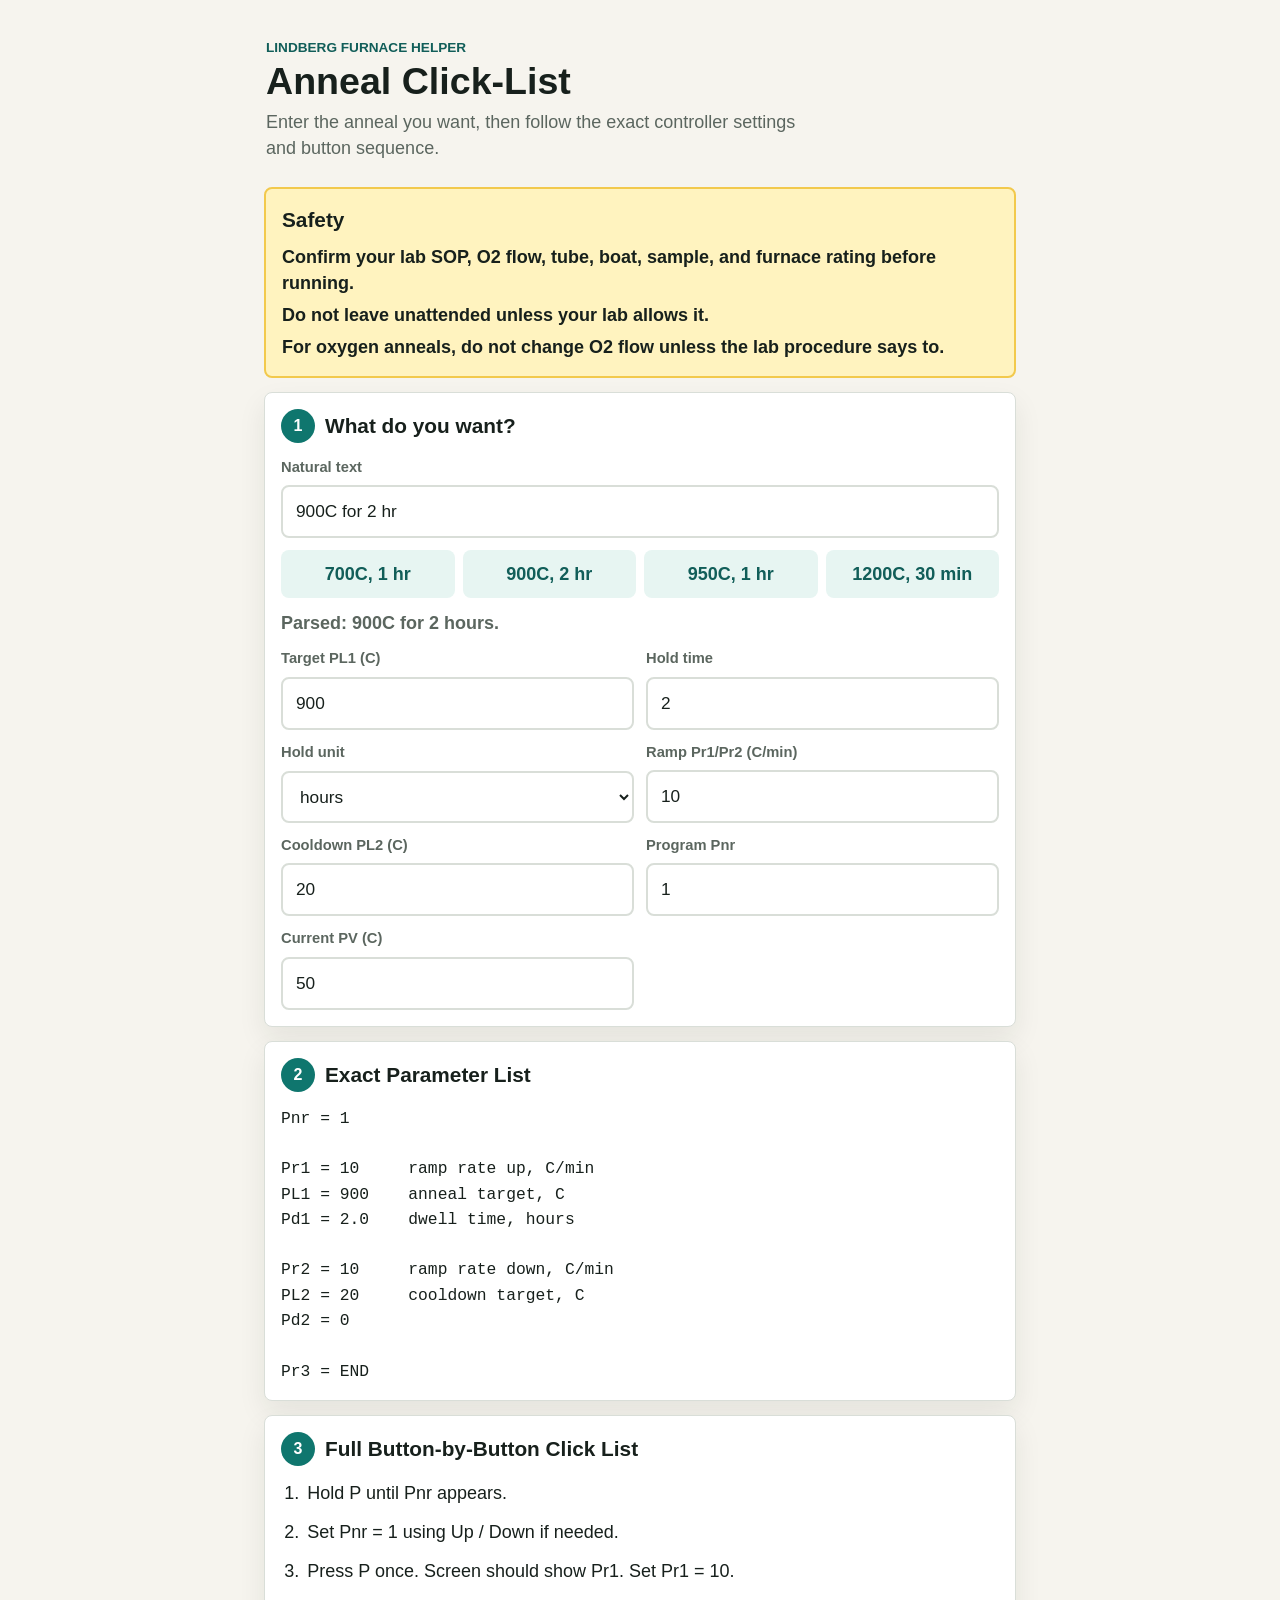
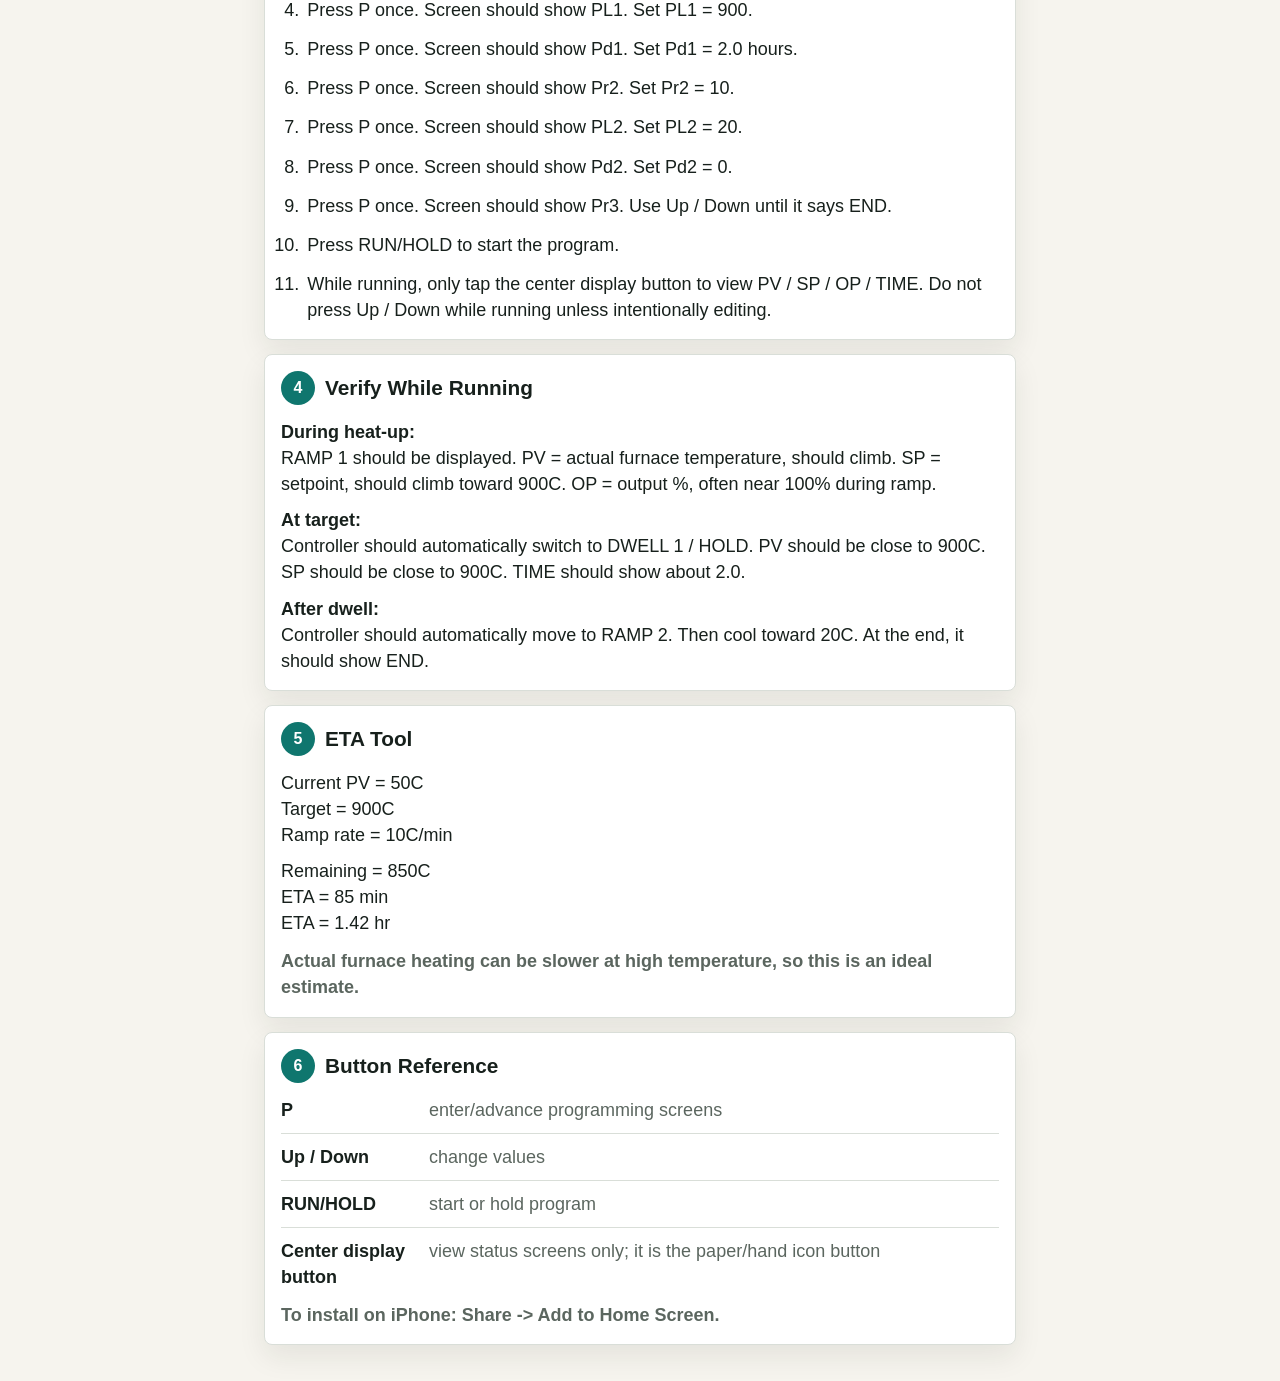
==== anneal-click-list-email.html @ ae01cc71 "Add anneal click-list app" ====
<!doctype html>
<html lang="en">
  <head>
    <meta charset="utf-8">
    <meta name="viewport" content="width=device-width, initial-scale=1, viewport-fit=cover">
    <meta name="theme-color" content="#f7c948">
    <meta name="apple-mobile-web-app-capable" content="yes">
    <meta name="apple-mobile-web-app-title" content="Anneal List">
    <meta name="apple-mobile-web-app-status-bar-style" content="default">
    <title>Anneal Click-List</title>
    <style>
:root {
  color-scheme: light;
  --bg: #f6f4ee;
  --surface: #ffffff;
  --ink: #17201c;
  --muted: #5b665f;
  --border: #d9ded8;
  --accent: #0f766e;
  --accent-dark: #115e59;
  --yellow: #fff3bf;
  --yellow-border: #f2c94c;
  --warn: #8a3b12;
  --warn-bg: #fff1e8;
  --shadow: 0 12px 28px rgba(23, 32, 28, 0.08);
}

* {
  box-sizing: border-box;
}

html {
  -webkit-text-size-adjust: 100%;
}

body {
  margin: 0;
  background: var(--bg);
  color: var(--ink);
  font-family: -apple-system, BlinkMacSystemFont, "Segoe UI", Roboto, Arial, sans-serif;
  font-size: 18px;
  line-height: 1.45;
}

button,
input,
select {
  font: inherit;
}

button {
  min-height: 48px;
  border: 0;
  cursor: pointer;
}

.app-shell {
  width: min(100%, 780px);
  margin: 0 auto;
  padding: 18px 14px calc(36px + env(safe-area-inset-bottom));
}

.page-header {
  padding: 10px 2px 12px;
}

.eyebrow {
  margin: 0 0 4px;
  color: var(--accent-dark);
  font-size: 0.85rem;
  font-weight: 800;
  text-transform: uppercase;
}

h1,
h2,
p {
  margin-top: 0;
}

h1 {
  margin-bottom: 8px;
  font-size: 2.35rem;
  line-height: 1.05;
  letter-spacing: 0;
}

h2 {
  margin-bottom: 0;
  font-size: 1.3rem;
  letter-spacing: 0;
}

.subtitle {
  max-width: 34rem;
  margin-bottom: 0;
  color: var(--muted);
}

.safety-box,
.section-card,
.warning-list {
  margin-top: 14px;
  border-radius: 8px;
}

.safety-box {
  padding: 16px;
  border: 2px solid var(--yellow-border);
  background: var(--yellow);
}

.safety-box h2 {
  margin-bottom: 8px;
}

.safety-box p {
  margin-bottom: 6px;
  font-weight: 650;
}

.safety-box p:last-child {
  margin-bottom: 0;
}

.section-card {
  padding: 16px;
  border: 1px solid var(--border);
  background: var(--surface);
  box-shadow: var(--shadow);
}

.section-heading {
  display: flex;
  align-items: center;
  gap: 10px;
  margin-bottom: 14px;
}

.section-number {
  display: inline-grid;
  flex: 0 0 34px;
  width: 34px;
  height: 34px;
  place-items: center;
  border-radius: 50%;
  background: var(--accent);
  color: #ffffff;
  font-size: 1rem;
  font-weight: 800;
}

.field {
  display: grid;
  gap: 7px;
}

.field span {
  color: var(--muted);
  font-size: 0.92rem;
  font-weight: 750;
}

.field input,
.field select {
  width: 100%;
  min-height: 52px;
  padding: 12px 13px;
  border: 2px solid var(--border);
  border-radius: 8px;
  background: #ffffff;
  color: var(--ink);
  font-size: 1.08rem;
}

.field input:focus,
.field select:focus {
  border-color: var(--accent);
  outline: 3px solid rgba(15, 118, 110, 0.18);
}

.field-wide {
  margin-bottom: 12px;
}

.preset-grid {
  display: grid;
  grid-template-columns: repeat(2, minmax(0, 1fr));
  gap: 8px;
  margin-bottom: 12px;
}

.preset {
  padding: 10px 8px;
  border-radius: 8px;
  background: #e7f5f2;
  color: var(--accent-dark);
  font-weight: 800;
}

.preset:active {
  transform: translateY(1px);
}

.status-note {
  min-height: 26px;
  margin-bottom: 12px;
  color: var(--muted);
  font-weight: 700;
}

.status-note.error {
  color: var(--warn);
}

.manual-grid {
  display: grid;
  grid-template-columns: 1fr;
  gap: 12px;
}

.warning-list {
  display: none;
  padding: 14px 16px;
  border: 2px solid #f4a261;
  background: var(--warn-bg);
  color: var(--warn);
  font-weight: 800;
}

.warning-list.visible {
  display: grid;
  gap: 8px;
}

.parameter-output {
  margin: 0;
  overflow-x: auto;
  white-space: pre;
  font-family: ui-monospace, SFMono-Regular, Menlo, Consolas, monospace;
  font-size: 1.02rem;
  line-height: 1.55;
}

.conversion-note,
.plain-note,
.home-note {
  margin-top: 12px;
  margin-bottom: 0;
  color: var(--muted);
  font-weight: 650;
}

.conversion-note {
  display: none;
  padding: 12px;
  border-left: 5px solid var(--accent);
  background: #edf7f5;
  color: var(--ink);
}

.conversion-note.visible {
  display: block;
}

.click-list {
  margin: 0;
  padding-left: 1.45rem;
}

.click-list li {
  margin-bottom: 13px;
  padding-left: 3px;
}

.click-list li:last-child {
  margin-bottom: 0;
}

.verify-copy p,
.eta-output p {
  margin-bottom: 10px;
}

.verify-copy p:last-child,
.eta-output p:last-child {
  margin-bottom: 0;
}

.button-reference {
  display: grid;
  gap: 10px;
  margin: 0;
}

.button-reference div {
  display: grid;
  grid-template-columns: 138px 1fr;
  gap: 10px;
  align-items: start;
  padding-bottom: 10px;
  border-bottom: 1px solid var(--border);
}

.button-reference div:last-child {
  padding-bottom: 0;
  border-bottom: 0;
}

.button-reference dt {
  font-weight: 850;
}

.button-reference dd {
  margin: 0;
  color: var(--muted);
}

@media (min-width: 680px) {
  .app-shell {
    padding-top: 28px;
  }

  .manual-grid {
    grid-template-columns: repeat(2, minmax(0, 1fr));
  }

  .preset-grid {
    grid-template-columns: repeat(4, minmax(0, 1fr));
  }
}

@media (max-width: 390px) {
  body {
    font-size: 17px;
  }

  h1 {
    font-size: 2rem;
  }

  .section-card,
  .safety-box {
    padding: 14px;
  }

  .button-reference div {
    grid-template-columns: 1fr;
    gap: 2px;
  }
}

    </style>
  </head>
  <body>
    <main class="app-shell">
      <header class="page-header">
        <p class="eyebrow">Lindberg furnace helper</p>
        <h1>Anneal Click-List</h1>
        <p class="subtitle">Enter the anneal you want, then follow the exact controller settings and button sequence.</p>
      </header>

      <section class="safety-box" aria-label="Safety warning">
        <h2>Safety</h2>
        <p>Confirm your lab SOP, O2 flow, tube, boat, sample, and furnace rating before running.</p>
        <p>Do not leave unattended unless your lab allows it.</p>
        <p>For oxygen anneals, do not change O2 flow unless the lab procedure says to.</p>
      </section>

      <section class="section-card" aria-labelledby="want-heading">
        <div class="section-heading">
          <span class="section-number">1</span>
          <h2 id="want-heading">What do you want?</h2>
        </div>

        <label class="field field-wide" for="naturalInput">
          <span>Natural text</span>
          <input id="naturalInput" type="text" inputmode="text" autocomplete="off" placeholder="900C for 2 hr">
        </label>

        <div class="preset-grid" aria-label="Quick presets">
          <button type="button" class="preset" data-preset-temp="700" data-preset-time="1" data-preset-unit="hours">700C, 1 hr</button>
          <button type="button" class="preset" data-preset-temp="900" data-preset-time="2" data-preset-unit="hours">900C, 2 hr</button>
          <button type="button" class="preset" data-preset-temp="950" data-preset-time="1" data-preset-unit="hours">950C, 1 hr</button>
          <button type="button" class="preset" data-preset-temp="1200" data-preset-time="30" data-preset-unit="minutes">1200C, 30 min</button>
        </div>

        <div id="parseStatus" class="status-note" role="status" aria-live="polite"></div>

        <div class="manual-grid">
          <label class="field" for="targetTemp">
            <span>Target PL1 (C)</span>
            <input id="targetTemp" type="number" inputmode="decimal" min="0" step="1">
          </label>

          <label class="field" for="holdTime">
            <span>Hold time</span>
            <input id="holdTime" type="number" inputmode="decimal" min="0" step="0.1">
          </label>

          <label class="field" for="holdUnit">
            <span>Hold unit</span>
            <select id="holdUnit">
              <option value="hours">hours</option>
              <option value="minutes">minutes</option>
            </select>
          </label>

          <label class="field" for="rampRate">
            <span>Ramp Pr1/Pr2 (C/min)</span>
            <input id="rampRate" type="number" inputmode="decimal" min="0" step="0.1">
          </label>

          <label class="field" for="cooldownTarget">
            <span>Cooldown PL2 (C)</span>
            <input id="cooldownTarget" type="number" inputmode="decimal" step="1">
          </label>

          <label class="field" for="programNumber">
            <span>Program Pnr</span>
            <input id="programNumber" type="number" inputmode="numeric" min="1" step="1">
          </label>

          <label class="field" for="currentPv">
            <span>Current PV (C)</span>
            <input id="currentPv" type="number" inputmode="decimal" step="1">
          </label>
        </div>
      </section>

      <section id="warnings" class="warning-list" aria-live="polite"></section>

      <section class="section-card" aria-labelledby="params-heading">
        <div class="section-heading">
          <span class="section-number">2</span>
          <h2 id="params-heading">Exact Parameter List</h2>
        </div>
        <pre id="parameterList" class="parameter-output"></pre>
        <div id="conversionNote" class="conversion-note"></div>
      </section>

      <section class="section-card" aria-labelledby="click-heading">
        <div class="section-heading">
          <span class="section-number">3</span>
          <h2 id="click-heading">Full Button-by-Button Click List</h2>
        </div>
        <ol id="clickList" class="click-list"></ol>
      </section>

      <section class="section-card" aria-labelledby="verify-heading">
        <div class="section-heading">
          <span class="section-number">4</span>
          <h2 id="verify-heading">Verify While Running</h2>
        </div>
        <div id="verifyList" class="verify-copy"></div>
      </section>

      <section class="section-card" aria-labelledby="eta-heading">
        <div class="section-heading">
          <span class="section-number">5</span>
          <h2 id="eta-heading">ETA Tool</h2>
        </div>
        <div id="etaOutput" class="eta-output"></div>
        <p class="plain-note">Actual furnace heating can be slower at high temperature, so this is an ideal estimate.</p>
      </section>

      <section class="section-card" aria-labelledby="reference-heading">
        <div class="section-heading">
          <span class="section-number">6</span>
          <h2 id="reference-heading">Button Reference</h2>
        </div>
        <dl class="button-reference">
          <div><dt>P</dt><dd>enter/advance programming screens</dd></div>
          <div><dt>Up / Down</dt><dd>change values</dd></div>
          <div><dt>RUN/HOLD</dt><dd>start or hold program</dd></div>
          <div><dt>Center display button</dt><dd>view status screens only; it is the paper/hand icon button</dd></div>
        </dl>
        <p class="home-note">To install on iPhone: Share -> Add to Home Screen.</p>
      </section>
    </main>
    <script>
(function () {
  "use strict";

  var storageKey = "anneal-click-list-values-v1";
  var defaults = {
    naturalInput: "900C for 2 hr",
    targetTemp: 900,
    holdTime: 2,
    holdUnit: "hours",
    rampRate: 10,
    cooldownTarget: 20,
    programNumber: 1,
    currentPv: 50
  };

  var fields = {
    naturalInput: document.getElementById("naturalInput"),
    targetTemp: document.getElementById("targetTemp"),
    holdTime: document.getElementById("holdTime"),
    holdUnit: document.getElementById("holdUnit"),
    rampRate: document.getElementById("rampRate"),
    cooldownTarget: document.getElementById("cooldownTarget"),
    programNumber: document.getElementById("programNumber"),
    currentPv: document.getElementById("currentPv")
  };

  var parseStatus = document.getElementById("parseStatus");
  var warnings = document.getElementById("warnings");
  var parameterList = document.getElementById("parameterList");
  var conversionNote = document.getElementById("conversionNote");
  var clickList = document.getElementById("clickList");
  var verifyList = document.getElementById("verifyList");
  var etaOutput = document.getElementById("etaOutput");

  function readStoredValues() {
    try {
      var stored = JSON.parse(localStorage.getItem(storageKey));
      return stored && typeof stored === "object" ? stored : {};
    } catch (error) {
      return {};
    }
  }

  function numberValue(id) {
    var value = Number(fields[id].value);
    return Number.isFinite(value) ? value : 0;
  }

  function currentValues() {
    return {
      naturalInput: fields.naturalInput.value,
      targetTemp: numberValue("targetTemp"),
      holdTime: numberValue("holdTime"),
      holdUnit: fields.holdUnit.value,
      rampRate: numberValue("rampRate"),
      cooldownTarget: numberValue("cooldownTarget"),
      programNumber: Math.round(numberValue("programNumber")),
      currentPv: numberValue("currentPv")
    };
  }

  function saveValues(values) {
    try {
      localStorage.setItem(storageKey, JSON.stringify(values));
    } catch (error) {
      // The app still works if storage is blocked.
    }
  }

  function setFields(values) {
    Object.keys(defaults).forEach(function (key) {
      fields[key].value = values[key];
    });
  }

  function formatHours(hours) {
    if (!Number.isFinite(hours)) {
      return "0";
    }
    if (Math.abs(hours - Math.round(hours)) < 0.0001) {
      return hours.toFixed(1);
    }
    return String(Number(hours.toFixed(3)));
  }

  function parseNaturalText(text) {
    var clean = text.toLowerCase().replace(/°/g, "").replace(/,/g, " ");
    var temp = null;
    var tempPatterns = [
      /(\d+(?:\.\d+)?)\s*(?:c|deg|degree|degrees)\b/,
      /(?:c|deg|degree|degrees)\s*(\d+(?:\.\d+)?)\b/
    ];

    tempPatterns.some(function (pattern) {
      var match = clean.match(pattern);
      if (match) {
        temp = Number(match[1]);
        return true;
      }
      return false;
    });

    if (temp === null) {
      var numbers = clean.match(/\d+(?:\.\d+)?/g) || [];
      var largeNumber = numbers.map(Number).find(function (value) {
        return value > 100;
      });
      if (largeNumber !== undefined) {
        temp = largeNumber;
      }
    }

    var timeMatch = clean.match(/(\d+(?:\.\d+)?)\s*(hr|hrs|hour|hours|h|min|mins|minute|minutes|m)\b/);
    var time = timeMatch ? Number(timeMatch[1]) : null;
    var unit = null;
    if (timeMatch) {
      unit = /^m/.test(timeMatch[2]) ? "minutes" : "hours";
    }

    return {
      targetTemp: temp,
      holdTime: time,
      holdUnit: unit,
      complete: Number.isFinite(temp) && Number.isFinite(time) && Boolean(unit)
    };
  }

  function applyParsedText() {
    var text = fields.naturalInput.value.trim();
    parseStatus.textContent = "";
    parseStatus.classList.remove("error");
    if (!text) {
      return;
    }

    var parsed = parseNaturalText(text);
    if (Number.isFinite(parsed.targetTemp)) {
      fields.targetTemp.value = parsed.targetTemp;
    }
    if (Number.isFinite(parsed.holdTime)) {
      fields.holdTime.value = parsed.holdTime;
    }
    if (parsed.holdUnit) {
      fields.holdUnit.value = parsed.holdUnit;
    }

    if (parsed.complete) {
      parseStatus.textContent = "Parsed: " + parsed.targetTemp + "C for " + parsed.holdTime + " " + parsed.holdUnit + ".";
    } else {
      parseStatus.textContent = "Could not fully parse. Please use manual fields.";
      parseStatus.classList.add("error");
    }
  }

  function buildWarnings(values) {
    var result = [];
    if (values.targetTemp > 1200) {
      result.push("Warning: Confirm this furnace/tube/sample setup is rated above this temperature.");
    }
    if (values.targetTemp < 20) {
      result.push("Warning: Target temperature is below 20C.");
    }
    if (values.holdTime <= 0) {
      result.push("Warning: Hold time must be greater than 0.");
    }
    if (values.rampRate <= 0) {
      result.push("Warning: Ramp rate must be greater than 0.");
    }
    return result;
  }

  function renderWarnings(items) {
    warnings.innerHTML = "";
    warnings.classList.toggle("visible", items.length > 0);
    items.forEach(function (item) {
      var div = document.createElement("div");
      div.textContent = item;
      warnings.appendChild(div);
    });
  }

  function parameterText(values, dwellHours) {
    return [
      "Pnr = " + values.programNumber,
      "",
      "Pr1 = " + values.rampRate + "     ramp rate up, C/min",
      "PL1 = " + values.targetTemp + "    anneal target, C",
      "Pd1 = " + formatHours(dwellHours) + "    dwell time, hours",
      "",
      "Pr2 = " + values.rampRate + "     ramp rate down, C/min",
      "PL2 = " + values.cooldownTarget + "     cooldown target, C",
      "Pd2 = 0",
      "",
      "Pr3 = END"
    ].join("\n");
  }

  function renderConversion(values, dwellHours) {
    if (values.holdUnit !== "minutes") {
      conversionNote.classList.remove("visible");
      conversionNote.textContent = "";
      return;
    }
    conversionNote.classList.add("visible");
    conversionNote.innerHTML = "<strong>Note:</strong><br>" +
      values.holdTime + " min / 60 = " + formatHours(dwellHours) + " hr.<br>" +
      "Enter " + formatHours(dwellHours) + " on the controller, not " + values.holdTime + ".";
  }

  function renderClickList(values, dwellHours) {
    var steps = [
      "Hold P until Pnr appears.",
      "Set Pnr = " + values.programNumber + " using Up / Down if needed.",
      "Press P once. Screen should show Pr1. Set Pr1 = " + values.rampRate + ".",
      "Press P once. Screen should show PL1. Set PL1 = " + values.targetTemp + ".",
      "Press P once. Screen should show Pd1. Set Pd1 = " + formatHours(dwellHours) + " hours.",
      "Press P once. Screen should show Pr2. Set Pr2 = " + values.rampRate + ".",
      "Press P once. Screen should show PL2. Set PL2 = " + values.cooldownTarget + ".",
      "Press P once. Screen should show Pd2. Set Pd2 = 0.",
      "Press P once. Screen should show Pr3. Use Up / Down until it says END.",
      "Press RUN/HOLD to start the program.",
      "While running, only tap the center display button to view PV / SP / OP / TIME. Do not press Up / Down while running unless intentionally editing."
    ];

    clickList.innerHTML = "";
    steps.forEach(function (step) {
      var li = document.createElement("li");
      li.textContent = step;
      clickList.appendChild(li);
    });
  }

  function renderVerify(values, dwellHours) {
    verifyList.innerHTML = [
      "<p><strong>During heat-up:</strong><br>RAMP 1 should be displayed. PV = actual furnace temperature, should climb. SP = setpoint, should climb toward " + values.targetTemp + "C. OP = output %, often near 100% during ramp.</p>",
      "<p><strong>At target:</strong><br>Controller should automatically switch to DWELL 1 / HOLD. PV should be close to " + values.targetTemp + "C. SP should be close to " + values.targetTemp + "C. TIME should show about " + formatHours(dwellHours) + ".</p>",
      "<p><strong>After dwell:</strong><br>Controller should automatically move to RAMP 2. Then cool toward " + values.cooldownTarget + "C. At the end, it should show END.</p>"
    ].join("");
  }

  function renderEta(values) {
    var remaining = values.targetTemp - values.currentPv;
    if (values.rampRate <= 0) {
      etaOutput.innerHTML = "<p>Enter a ramp rate greater than 0 to estimate ETA.</p>";
      return;
    }
    if (remaining <= 0) {
      etaOutput.innerHTML = "<p>Current PV is already at or above the target.</p>";
      return;
    }
    var etaMinutes = remaining / values.rampRate;
    var etaHours = etaMinutes / 60;
    etaOutput.innerHTML = [
      "<p>Current PV = " + values.currentPv + "C<br>Target = " + values.targetTemp + "C<br>Ramp rate = " + values.rampRate + "C/min</p>",
      "<p>Remaining = " + Number(remaining.toFixed(2)) + "C<br>ETA = " + Number(etaMinutes.toFixed(1)) + " min<br>ETA = " + Number(etaHours.toFixed(2)) + " hr</p>"
    ].join("");
  }

  function renderAll() {
    var values = currentValues();
    var dwellHours = values.holdUnit === "minutes" ? values.holdTime / 60 : values.holdTime;
    saveValues(values);
    renderWarnings(buildWarnings(values));
    parameterList.textContent = parameterText(values, dwellHours);
    renderConversion(values, dwellHours);
    renderClickList(values, dwellHours);
    renderVerify(values, dwellHours);
    renderEta(values);
  }

  function handleInput(event) {
    if (event.target === fields.naturalInput) {
      applyParsedText();
    }
    renderAll();
  }

  function applyPreset(button) {
    fields.targetTemp.value = button.dataset.presetTemp;
    fields.holdTime.value = button.dataset.presetTime;
    fields.holdUnit.value = button.dataset.presetUnit;
    fields.naturalInput.value = button.textContent.replace(",", " for");
    applyParsedText();
    renderAll();
  }

  setFields(Object.assign({}, defaults, readStoredValues()));
  applyParsedText();
  renderAll();

  Object.keys(fields).forEach(function (key) {
    fields[key].addEventListener("input", handleInput);
    fields[key].addEventListener("change", handleInput);
  });

  document.querySelectorAll(".preset").forEach(function (button) {
    button.addEventListener("click", function () {
      applyPreset(button);
    });
  });
})();

    </script>
  </body>
</html>
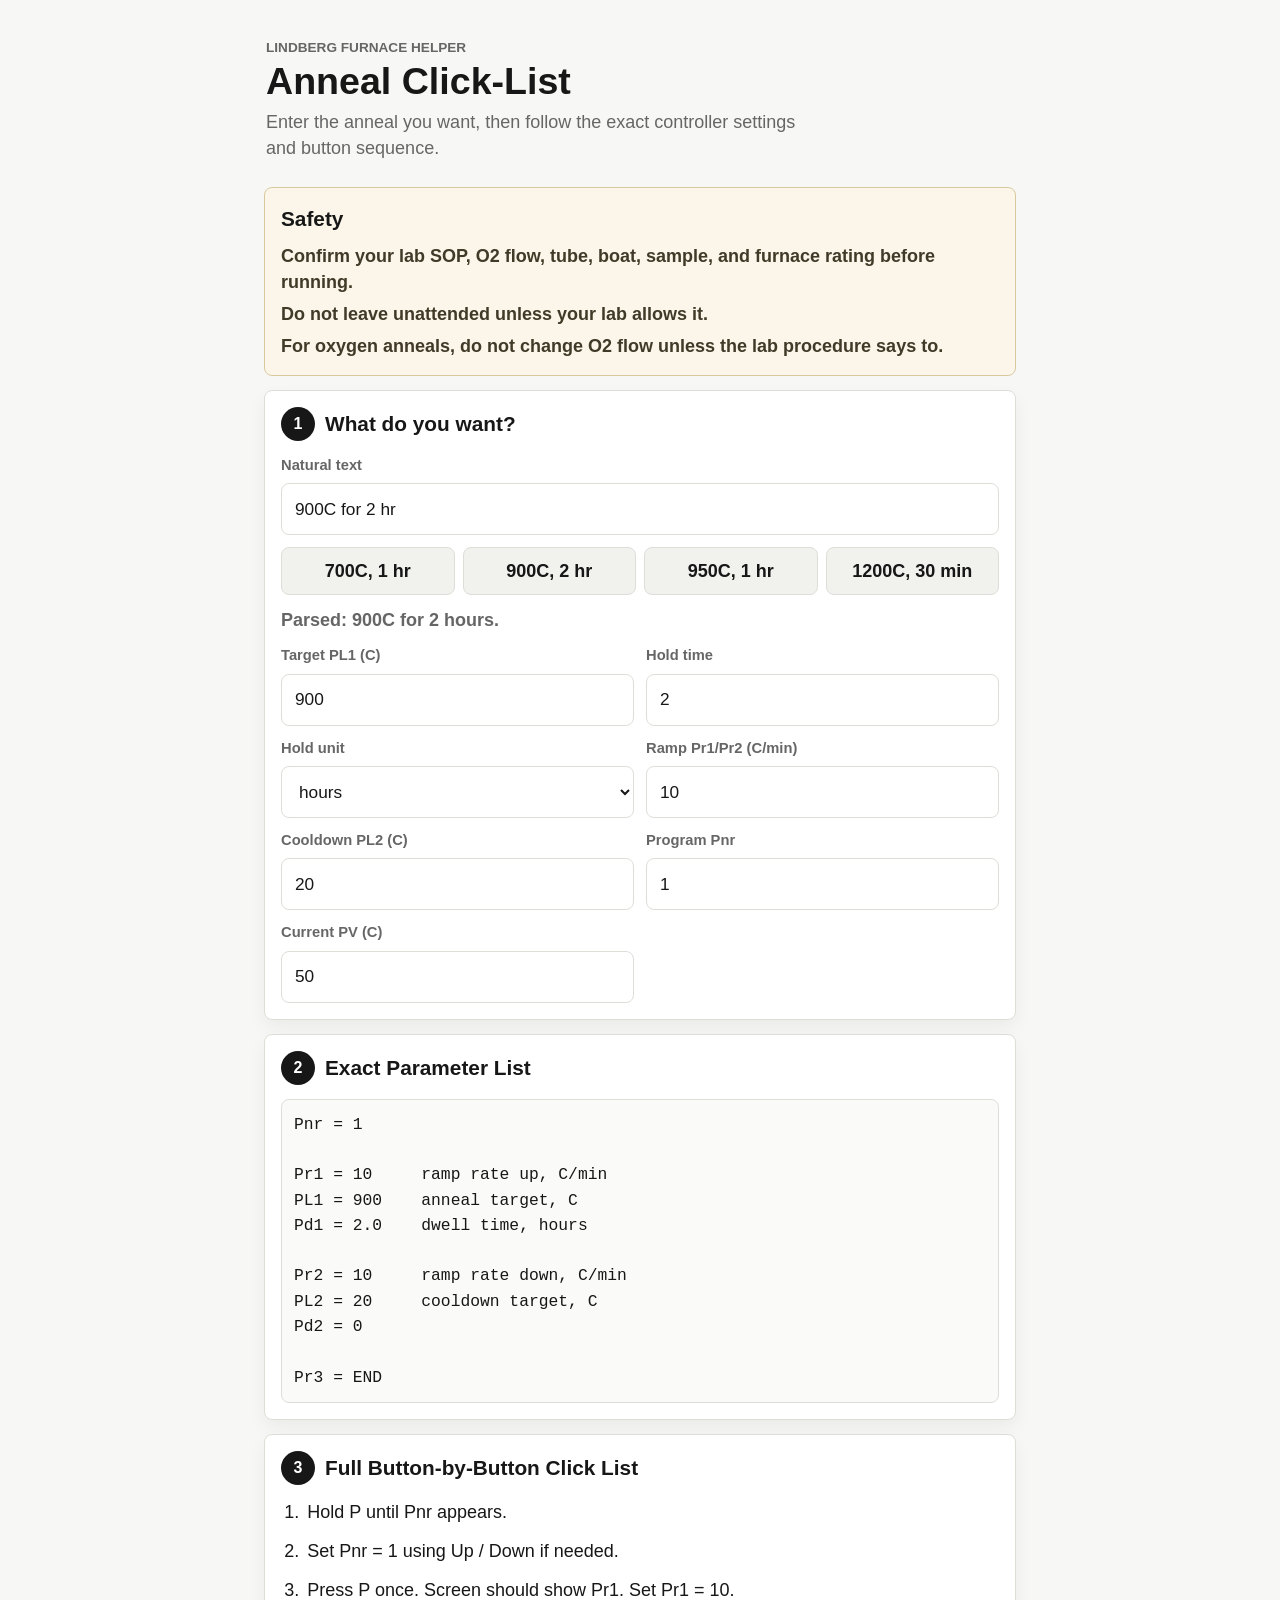
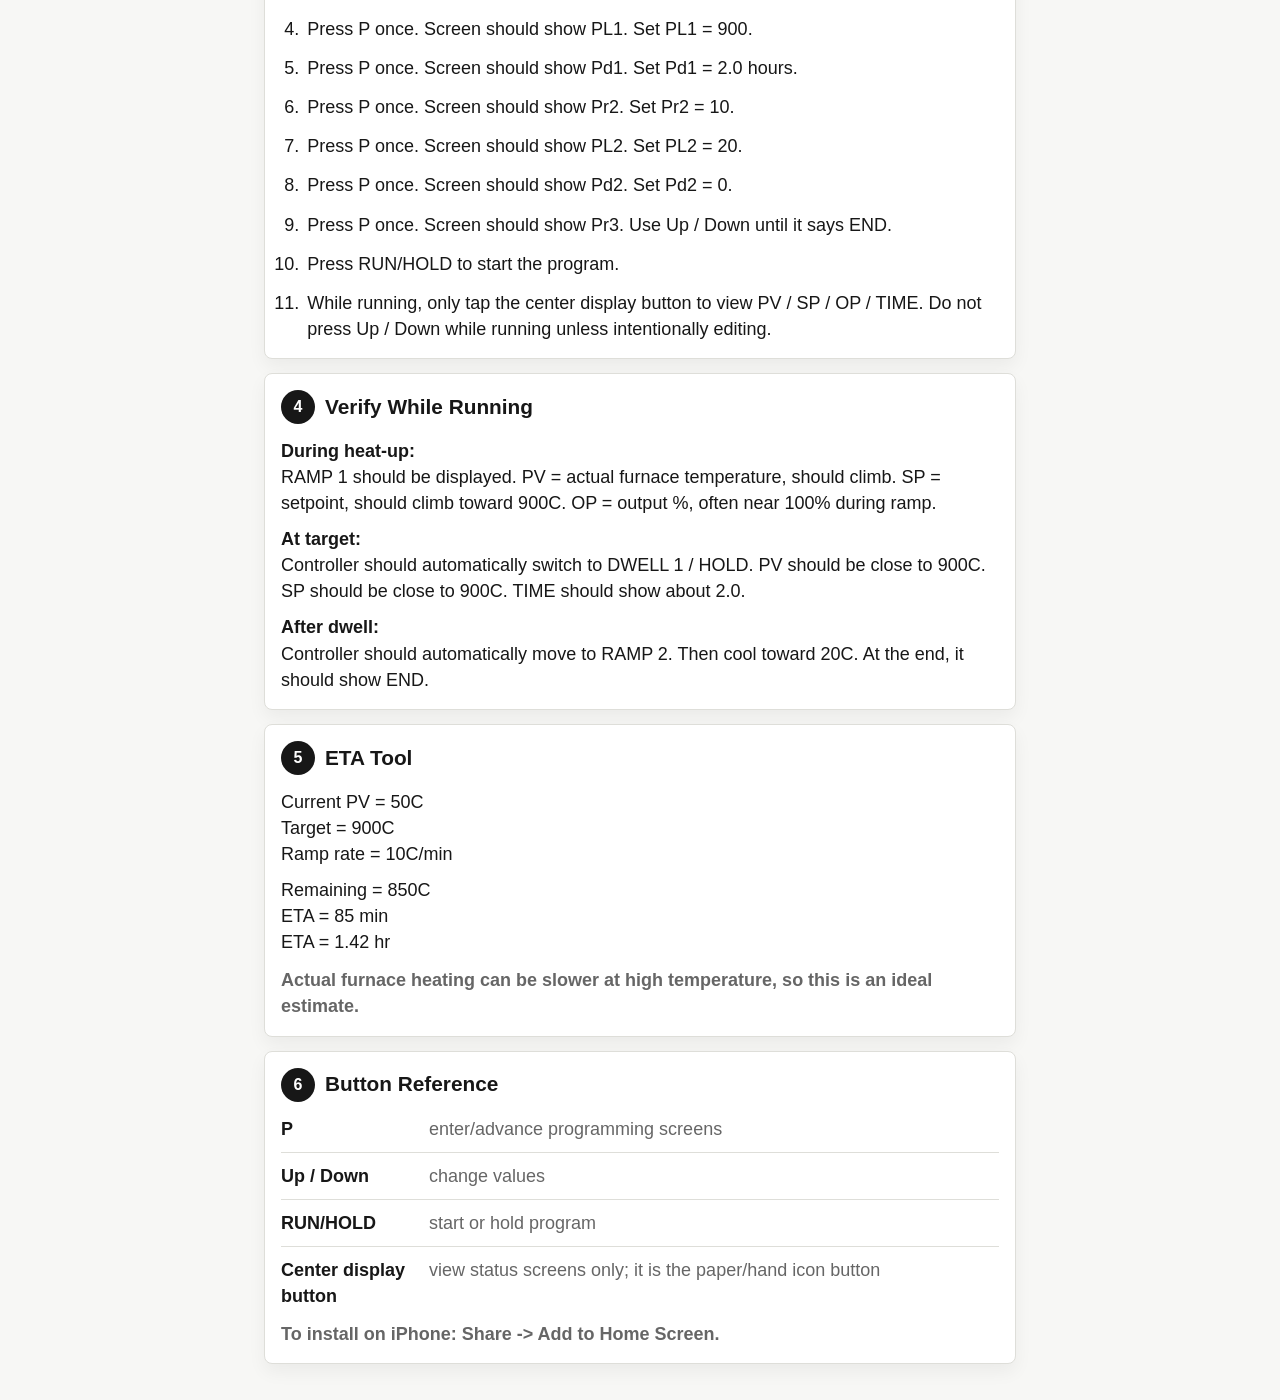
==== commit bc59f098: "Restyle app with sleek neutral design" ====
--- a/anneal-click-list-email.html
+++ b/anneal-click-list-email.html
@@ -3,7 +3,7 @@
   <head>
     <meta charset="utf-8">
     <meta name="viewport" content="width=device-width, initial-scale=1, viewport-fit=cover">
-    <meta name="theme-color" content="#f7c948">
+    <meta name="theme-color" content="#171717">
     <meta name="apple-mobile-web-app-capable" content="yes">
     <meta name="apple-mobile-web-app-title" content="Anneal List">
     <meta name="apple-mobile-web-app-status-bar-style" content="default">
@@ -11,18 +11,19 @@
     <style>
 :root {
   color-scheme: light;
-  --bg: #f6f4ee;
+  --bg: #f7f7f5;
   --surface: #ffffff;
-  --ink: #17201c;
-  --muted: #5b665f;
-  --border: #d9ded8;
-  --accent: #0f766e;
-  --accent-dark: #115e59;
-  --yellow: #fff3bf;
-  --yellow-border: #f2c94c;
+  --surface-muted: #f1f1ee;
+  --ink: #171717;
+  --muted: #666666;
+  --border: #deded9;
+  --accent: #171717;
+  --accent-dark: #171717;
+  --yellow: #fbf6e9;
+  --yellow-border: #d8c99d;
   --warn: #8a3b12;
-  --warn-bg: #fff1e8;
-  --shadow: 0 12px 28px rgba(23, 32, 28, 0.08);
+  --warn-bg: #fff7ed;
+  --shadow: 0 8px 18px rgba(0, 0, 0, 0.05);
 }
 
 * {
@@ -66,7 +67,7 @@
 
 .eyebrow {
   margin: 0 0 4px;
-  color: var(--accent-dark);
+  color: var(--muted);
   font-size: 0.85rem;
   font-weight: 800;
   text-transform: uppercase;
@@ -106,7 +107,7 @@
 
 .safety-box {
   padding: 16px;
-  border: 2px solid var(--yellow-border);
+  border: 1px solid var(--yellow-border);
   background: var(--yellow);
 }
 
@@ -116,6 +117,7 @@
 
 .safety-box p {
   margin-bottom: 6px;
+  color: #423a28;
   font-weight: 650;
 }
 
@@ -144,7 +146,7 @@
   height: 34px;
   place-items: center;
   border-radius: 50%;
-  background: var(--accent);
+  background: var(--ink);
   color: #ffffff;
   font-size: 1rem;
   font-weight: 800;
@@ -166,7 +168,7 @@
   width: 100%;
   min-height: 52px;
   padding: 12px 13px;
-  border: 2px solid var(--border);
+  border: 1px solid var(--border);
   border-radius: 8px;
   background: #ffffff;
   color: var(--ink);
@@ -175,8 +177,8 @@
 
 .field input:focus,
 .field select:focus {
-  border-color: var(--accent);
-  outline: 3px solid rgba(15, 118, 110, 0.18);
+  border-color: var(--ink);
+  outline: 3px solid rgba(23, 23, 23, 0.12);
 }
 
 .field-wide {
@@ -193,8 +195,9 @@
 .preset {
   padding: 10px 8px;
   border-radius: 8px;
-  background: #e7f5f2;
-  color: var(--accent-dark);
+  border: 1px solid var(--border);
+  background: var(--surface-muted);
+  color: var(--ink);
   font-weight: 800;
 }
 
@@ -222,7 +225,7 @@
 .warning-list {
   display: none;
   padding: 14px 16px;
-  border: 2px solid #f4a261;
+  border: 1px solid #e3b281;
   background: var(--warn-bg);
   color: var(--warn);
   font-weight: 800;
@@ -235,6 +238,10 @@
 
 .parameter-output {
   margin: 0;
+  padding: 12px;
+  border: 1px solid var(--border);
+  border-radius: 8px;
+  background: #fafaf8;
   overflow-x: auto;
   white-space: pre;
   font-family: ui-monospace, SFMono-Regular, Menlo, Consolas, monospace;
@@ -254,8 +261,8 @@
 .conversion-note {
   display: none;
   padding: 12px;
-  border-left: 5px solid var(--accent);
-  background: #edf7f5;
+  border-left: 4px solid var(--ink);
+  background: var(--surface-muted);
   color: var(--ink);
 }
 
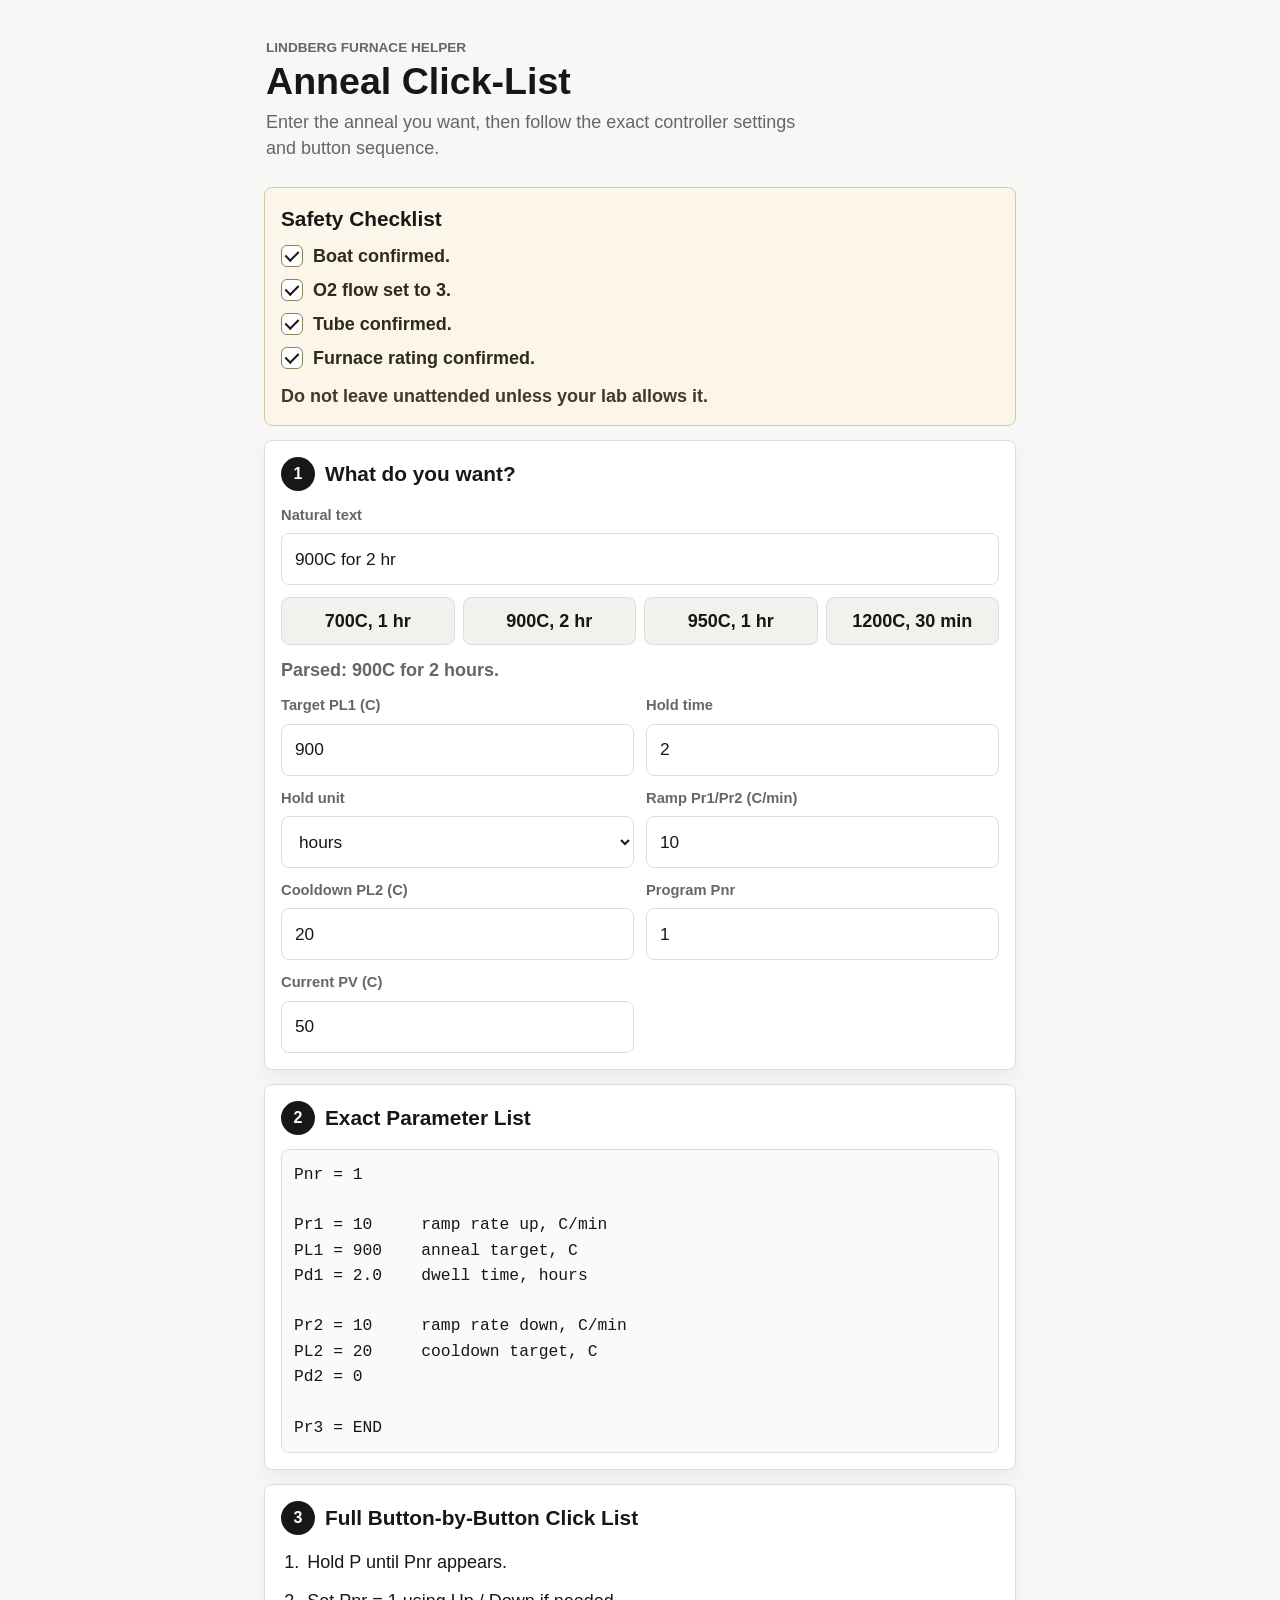
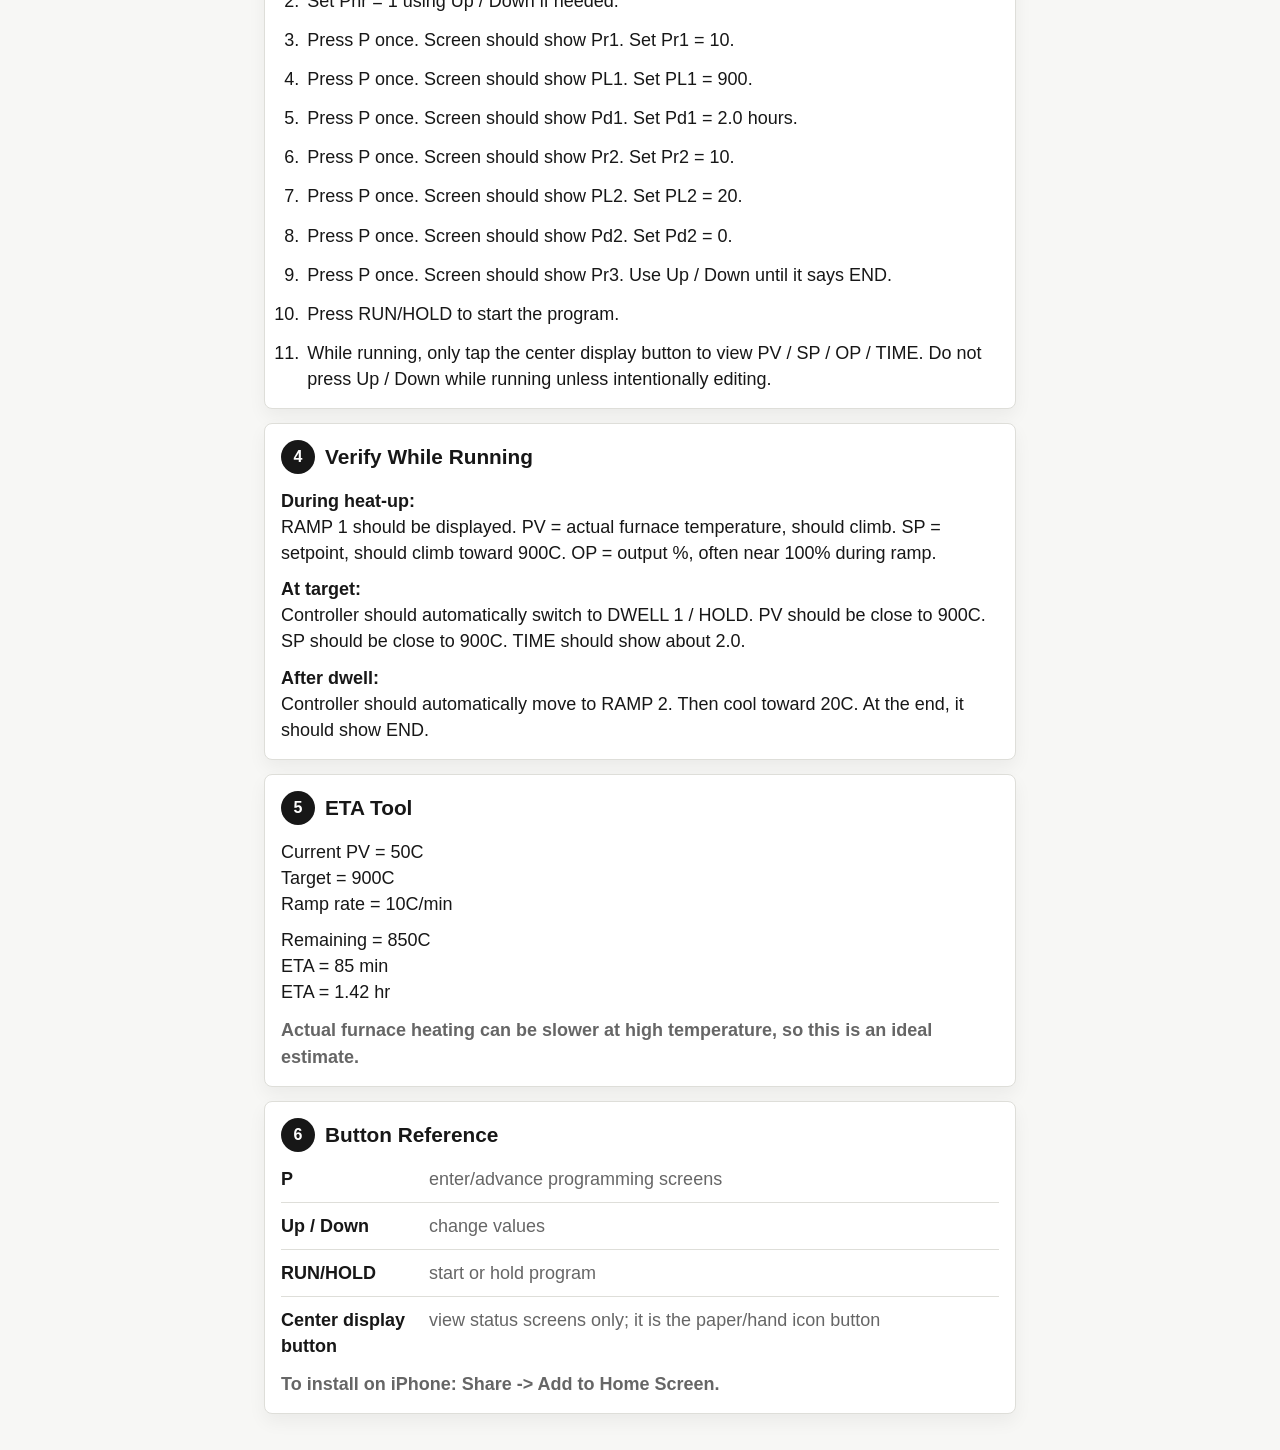
==== commit 0784b831: "Convert safety section to checklist" ====
--- a/anneal-click-list-email.html
+++ b/anneal-click-list-email.html
@@ -115,6 +115,45 @@
   margin-bottom: 8px;
 }
 
+.safety-checklist {
+  display: grid;
+  gap: 8px;
+  margin: 0 0 12px;
+  padding: 0;
+  list-style: none;
+}
+
+.safety-checklist li {
+  display: grid;
+  grid-template-columns: 24px 1fr;
+  gap: 8px;
+  align-items: start;
+  color: #2f2a1d;
+  font-weight: 750;
+}
+
+.checkmark {
+  position: relative;
+  width: 22px;
+  height: 22px;
+  margin-top: 2px;
+  border: 1px solid #8d835f;
+  border-radius: 6px;
+  background: #ffffff;
+}
+
+.checkmark::after {
+  position: absolute;
+  left: 6px;
+  top: 2px;
+  width: 6px;
+  height: 11px;
+  border: solid var(--ink);
+  border-width: 0 2px 2px 0;
+  content: "";
+  transform: rotate(45deg);
+}
+
 .safety-box p {
   margin-bottom: 6px;
   color: #423a28;
@@ -367,11 +406,15 @@
         <p class="subtitle">Enter the anneal you want, then follow the exact controller settings and button sequence.</p>
       </header>
 
-      <section class="safety-box" aria-label="Safety warning">
-        <h2>Safety</h2>
-        <p>Confirm your lab SOP, O2 flow, tube, boat, sample, and furnace rating before running.</p>
+      <section class="safety-box" aria-label="Safety checklist">
+        <h2>Safety Checklist</h2>
+        <ul class="safety-checklist">
+          <li><span class="checkmark" aria-hidden="true"></span><span>Boat confirmed.</span></li>
+          <li><span class="checkmark" aria-hidden="true"></span><span>O2 flow set to 3.</span></li>
+          <li><span class="checkmark" aria-hidden="true"></span><span>Tube confirmed.</span></li>
+          <li><span class="checkmark" aria-hidden="true"></span><span>Furnace rating confirmed.</span></li>
+        </ul>
         <p>Do not leave unattended unless your lab allows it.</p>
-        <p>For oxygen anneals, do not change O2 flow unless the lab procedure says to.</p>
       </section>
 
       <section class="section-card" aria-labelledby="want-heading">
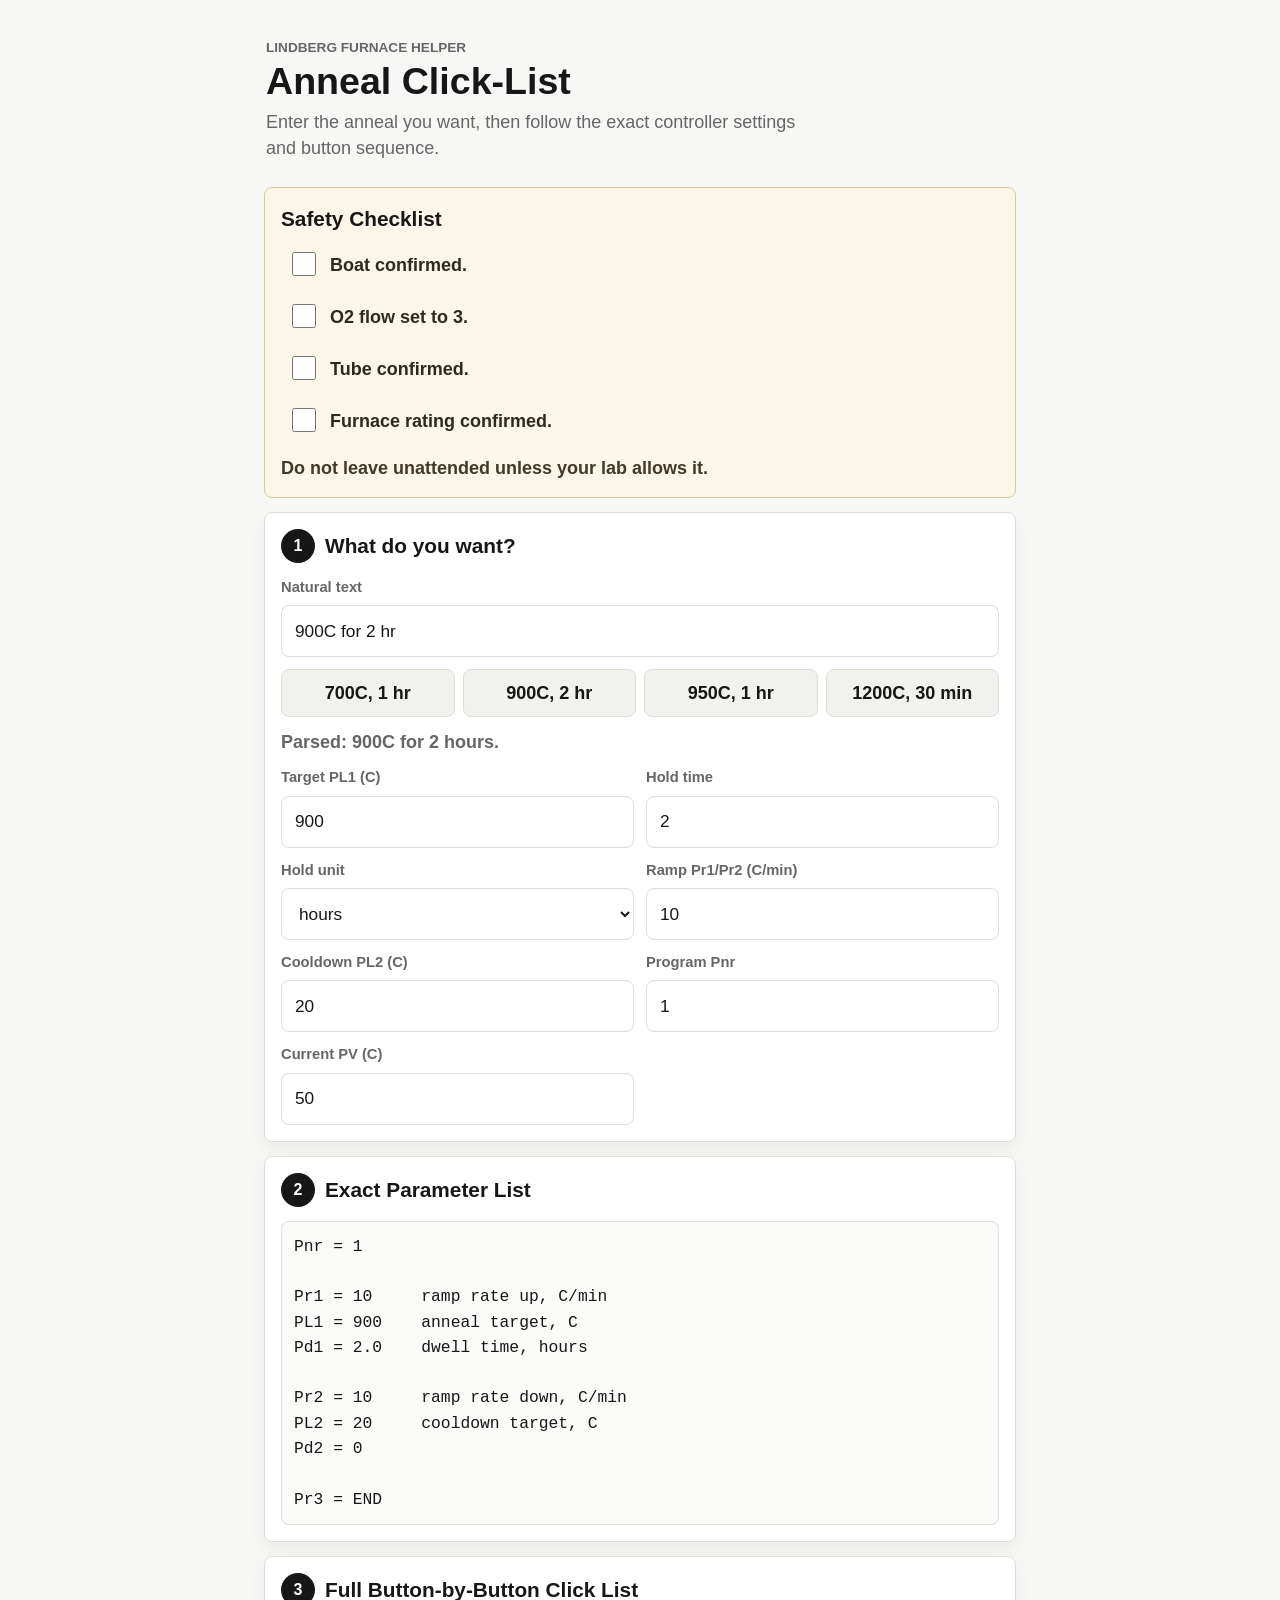
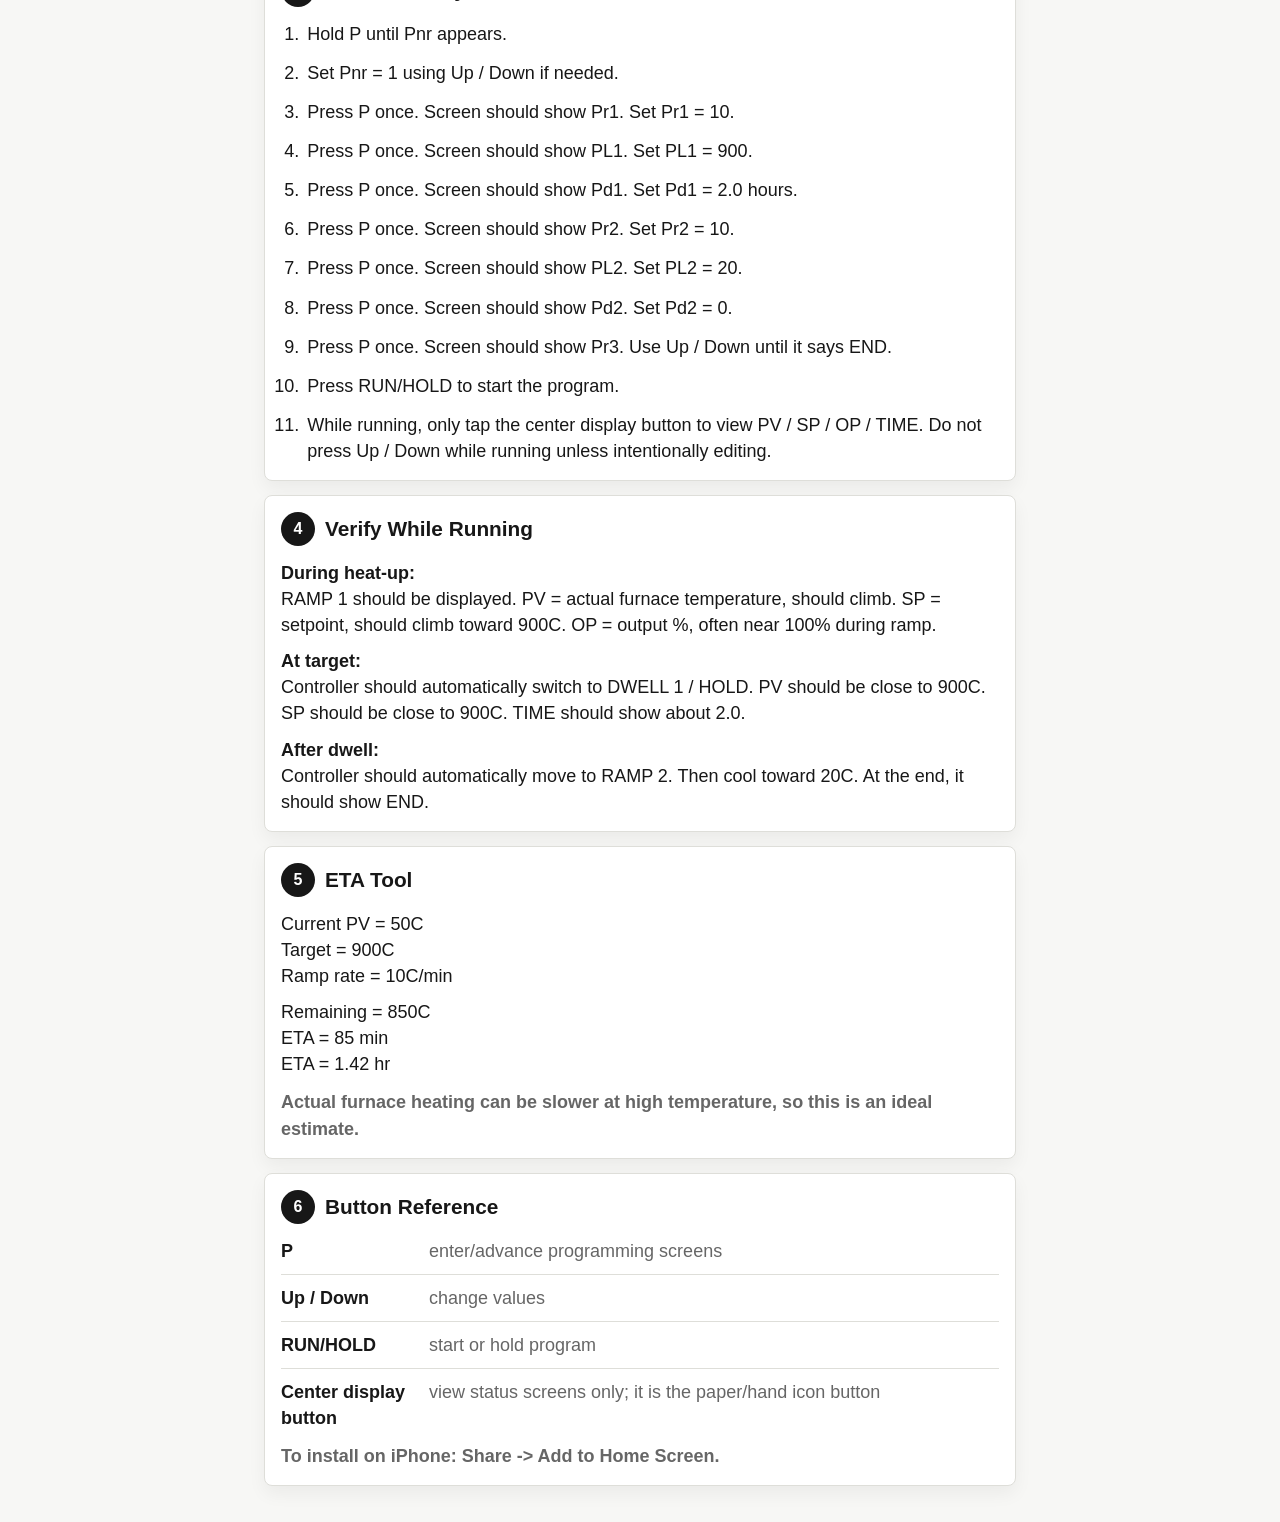
==== commit 5ee4ff2f: "Make safety checklist interactive" ====
--- a/anneal-click-list-email.html
+++ b/anneal-click-list-email.html
@@ -124,34 +124,31 @@
 }
 
 .safety-checklist li {
-  display: grid;
-  grid-template-columns: 24px 1fr;
-  gap: 8px;
-  align-items: start;
   color: #2f2a1d;
   font-weight: 750;
 }
 
-.checkmark {
-  position: relative;
-  width: 22px;
-  height: 22px;
-  margin-top: 2px;
-  border: 1px solid #8d835f;
-  border-radius: 6px;
-  background: #ffffff;
-}
-
-.checkmark::after {
-  position: absolute;
-  left: 6px;
-  top: 2px;
-  width: 6px;
-  height: 11px;
-  border: solid var(--ink);
-  border-width: 0 2px 2px 0;
-  content: "";
-  transform: rotate(45deg);
+.safety-checklist label {
+  display: grid;
+  grid-template-columns: 28px 1fr;
+  gap: 10px;
+  align-items: start;
+  min-height: 44px;
+  padding: 8px 10px;
+  border: 1px solid transparent;
+  border-radius: 8px;
+}
+
+.safety-checklist label:has(input:checked) {
+  border-color: #d8c99d;
+  background: #fffaf0;
+}
+
+.safety-check {
+  width: 24px;
+  height: 24px;
+  margin: 0;
+  accent-color: var(--ink);
 }
 
 .safety-box p {
@@ -409,10 +406,30 @@
       <section class="safety-box" aria-label="Safety checklist">
         <h2>Safety Checklist</h2>
         <ul class="safety-checklist">
-          <li><span class="checkmark" aria-hidden="true"></span><span>Boat confirmed.</span></li>
-          <li><span class="checkmark" aria-hidden="true"></span><span>O2 flow set to 3.</span></li>
-          <li><span class="checkmark" aria-hidden="true"></span><span>Tube confirmed.</span></li>
-          <li><span class="checkmark" aria-hidden="true"></span><span>Furnace rating confirmed.</span></li>
+          <li>
+            <label>
+              <input type="checkbox" class="safety-check" data-safety-key="boat">
+              <span>Boat confirmed.</span>
+            </label>
+          </li>
+          <li>
+            <label>
+              <input type="checkbox" class="safety-check" data-safety-key="o2-flow">
+              <span>O2 flow set to 3.</span>
+            </label>
+          </li>
+          <li>
+            <label>
+              <input type="checkbox" class="safety-check" data-safety-key="tube">
+              <span>Tube confirmed.</span>
+            </label>
+          </li>
+          <li>
+            <label>
+              <input type="checkbox" class="safety-check" data-safety-key="furnace-rating">
+              <span>Furnace rating confirmed.</span>
+            </label>
+          </li>
         </ul>
         <p>Do not leave unattended unless your lab allows it.</p>
       </section>
@@ -533,6 +550,7 @@
   "use strict";
 
   var storageKey = "anneal-click-list-values-v1";
+  var safetyStorageKey = "anneal-click-list-safety-v1";
   var defaults = {
     naturalInput: "900C for 2 hr",
     targetTemp: 900,
@@ -562,6 +580,7 @@
   var clickList = document.getElementById("clickList");
   var verifyList = document.getElementById("verifyList");
   var etaOutput = document.getElementById("etaOutput");
+  var safetyChecks = Array.from(document.querySelectorAll(".safety-check"));
 
   function readStoredValues() {
     try {
@@ -596,6 +615,32 @@
     } catch (error) {
       // The app still works if storage is blocked.
     }
+  }
+
+  function readSafetyChecks() {
+    try {
+      var stored = JSON.parse(localStorage.getItem(safetyStorageKey));
+      return stored && typeof stored === "object" ? stored : {};
+    } catch (error) {
+      return {};
+    }
+  }
+
+  function saveSafetyChecks() {
+    var state = {};
+    safetyChecks.forEach(function (check) {
+      state[check.dataset.safetyKey] = check.checked;
+    });
+    try {
+      localStorage.setItem(safetyStorageKey, JSON.stringify(state));
+    } catch (error) {}
+  }
+
+  function restoreSafetyChecks() {
+    var state = readSafetyChecks();
+    safetyChecks.forEach(function (check) {
+      check.checked = Boolean(state[check.dataset.safetyKey]);
+    });
   }
 
   function setFields(values) {
@@ -816,6 +861,7 @@
   }
 
   setFields(Object.assign({}, defaults, readStoredValues()));
+  restoreSafetyChecks();
   applyParsedText();
   renderAll();
 
@@ -829,6 +875,10 @@
       applyPreset(button);
     });
   });
+
+  safetyChecks.forEach(function (check) {
+    check.addEventListener("change", saveSafetyChecks);
+  });
 })();
 
     </script>
